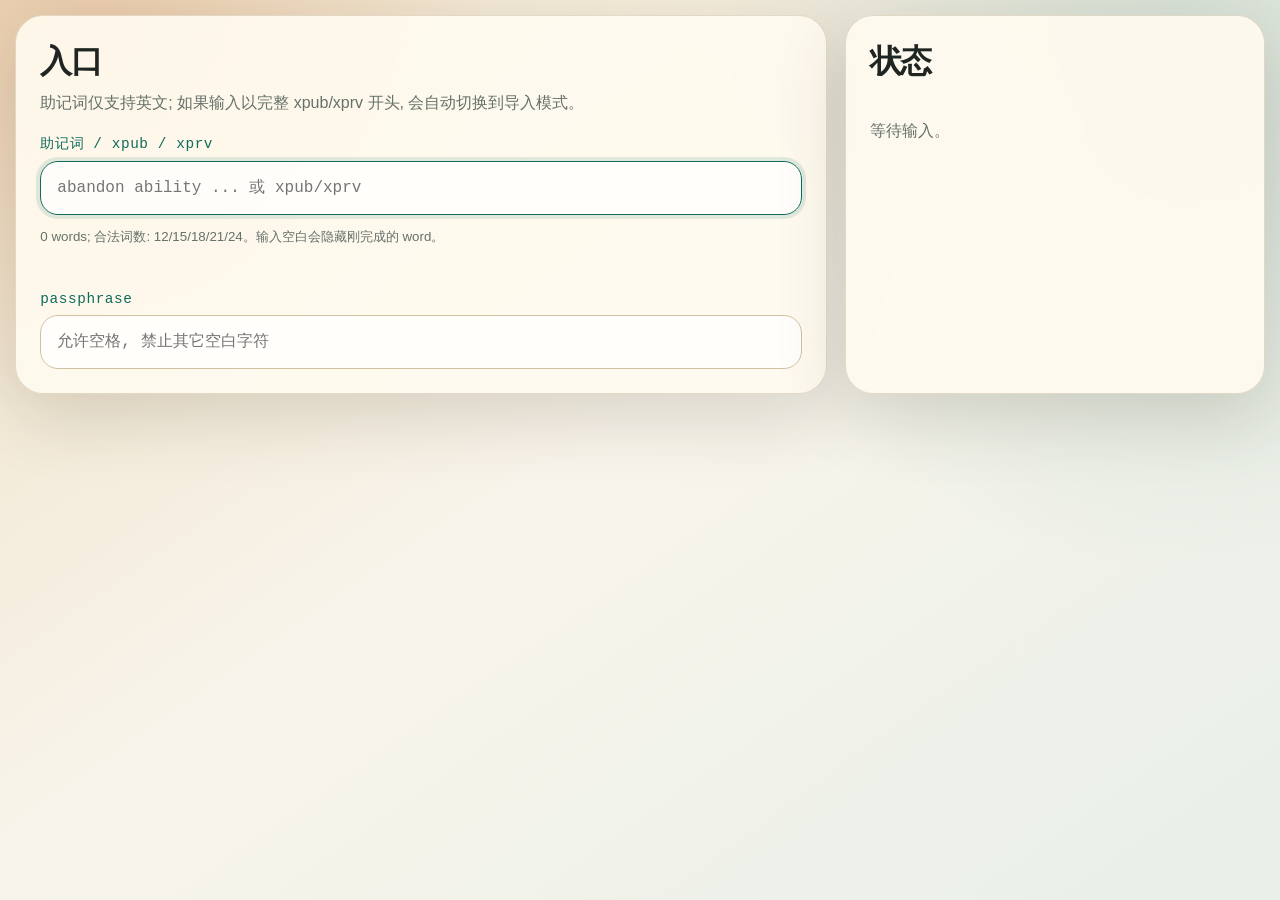
==== apps/bip44/index.html @ e31479e9 "Hide fixed address index input * apps/bip44/index.html (address-index-entry): Add an anchor for the " ====
<!doctype html>
<html lang="zh-Hans">
<head>
    <meta charset="utf-8">
    <meta name="viewport" content="width=device-width, initial-scale=1">
    <title>BIP 44 Wallet</title>
    <link rel="stylesheet" href="./styles.css">
</head>
<body>
    <main class="app-shell">
        <div class="top-panels">
            <section class="panel input-panel" aria-labelledby="input-heading">
                <div class="section-head">
                    <div>
                        <h2 id="input-heading">入口</h2>
                        <p>助记词仅支持英文; 如果输入以完整 xpub/xprv 开头, 会自动切换到导入模式。</p>
                    </div>
                </div>

                <label class="field">
                    <span>助记词 / xpub / xprv</span>
                    <div class="textarea-wrap">
                        <textarea id="root-input" rows="1" spellcheck="false" autocomplete="off" autocapitalize="off" placeholder="abandon ability ... 或 xpub/xprv"></textarea>
                        <div id="root-input-overlay" class="textarea-overlay" aria-hidden="true"></div>
                    </div>
                    <small id="root-help">输入空白会隐藏刚完成的 word; 追加一个空格可隐藏最后一个 word。</small>
                    <small id="root-error" class="error" role="alert"></small>
                </label>

                <label id="passphrase-wrap" class="field compact-field">
                    <span>passphrase</span>
                    <textarea id="passphrase-input" rows="1" spellcheck="false" autocomplete="off" autocapitalize="off" placeholder="允许空格, 禁止其它空白字符"></textarea>
                </label>
            </section>

            <section class="panel status-panel" aria-labelledby="status-heading">
                <div class="section-head">
                    <div>
                        <h2 id="status-heading">状态</h2>
                        <p id="status-error" class="error" role="alert"></p>
                        <p id="status-line">等待输入。</p>
                    </div>
                </div>
                <div id="root-info" class="info-grid"></div>
            </section>
        </div>

        <section class="panel path-panel" aria-labelledby="path-heading" data-gated-panel hidden>
            <div class="section-head">
                <div>
                    <h2 id="path-heading">Path 选择</h2>
                    <p id="path-summary" class="path-summary">m/44'/0'/0'/0/{address_index}</p>
                </div>
            </div>

            <div class="path-grid">
                <div class="path-card" data-path-card="purpose">
                    <div>
                        <span class="path-label">purpose'</span>
                        <strong>44'</strong>
                    </div>
                    <div class="kind-picks" data-kind-group="purpose"></div>
                </div>

                <div class="path-card" data-path-card="coin">
                    <div class="field inline-field">
                        <span id="coin-type-label">coin_type'</span>
                        <select id="coin-type" aria-labelledby="coin-type-label"></select>
                    </div>
                    <div class="kind-picks" data-kind-group="coin"></div>
                </div>

                <div class="path-card" data-path-card="account">
                    <div class="field inline-field account-field">
                        <span id="account-input-label">account'</span>
                        <span class="suffix-input">
                            <input id="account-input" type="text" inputmode="numeric" value="0" size="1" aria-labelledby="account-input-label">
                            <b>H</b>
                        </span>
                    </div>
                    <small id="account-error" class="error"></small>
                    <div class="kind-picks" data-kind-group="account"></div>
                </div>

                <div class="path-card" data-path-card="change">
                    <div class="switch-row">
                        <span class="path-label">change</span>
                        <button id="change-switch" class="switch" type="button" aria-pressed="false" aria-describedby="change-note">
                            <span class="switch-number" aria-hidden="true">0</span>
                            <span class="switch-thumb" aria-hidden="true"></span>
                        </button>
                    </div>
                    <p id="change-note" class="path-note">外部地址（收款）</p>
                    <div class="kind-picks" data-kind-group="change"></div>
                </div>

                <div class="path-card address-card" data-path-card="address">
                    <div class="field inline-field">
                        <span id="address-index-label">address_index</span>
                        <div id="address-index-entry" class="address-entry">
                            <input id="address-index-input" type="text" inputmode="numeric" enterkeyhint="done" value="0" aria-labelledby="address-index-label">
                            <button id="address-index-add" class="ghost-button address-add-button" type="button">添加</button>
                        </div>
                    </div>
                    <div id="address-index-list" class="chip-list"></div>
                    <small id="address-error" class="error"></small>
                    <div class="kind-picks" data-kind-group="address"></div>
                </div>

            </div>
        </section>

        <section class="panel output-panel" id="output-panel" aria-labelledby="output-heading" data-gated-panel hidden>
            <div class="section-head">
                <div>
                    <h2 id="output-heading">生成结果</h2>
                    <p>xprv 和 k 默认隐藏, 可在每条结果里切换显示或隐藏。</p>
                </div>
            </div>
            <div id="outputs" class="outputs empty">有效输入出现后会在这里显示。</div>
        </section>
    </main>

    <script type="module" src="./app.js"></script>
</body>
</html>
---- apps/bip44/styles.css ----
:root {
    --bg: #f3eddf;
    --ink: #1f2522;
    --muted: #66716a;
    --panel: rgba(255, 251, 240, 0.9);
    --panel-strong: #fff8e7;
    --line: #d1c1a3;
    --accent: #0f6b5c;
    --accent-2: #d06b35;
    --danger: #b42318;
    --danger-bg: #ffe8e3;
    --shadow: 0 22px 70px rgba(58, 42, 19, 0.16);
    --mono: ui-monospace, SFMono-Regular, Menlo, Consolas, "Liberation Mono", monospace;
    --sans: Avenir Next, Trebuchet MS, Verdana, sans-serif;
}

* {
    box-sizing: border-box;
}

[hidden] {
    display: none !important;
}

html {
    min-height: 100%;
    background:
        radial-gradient(circle at 8% 4%, rgba(208, 107, 53, 0.2), transparent 24rem),
        radial-gradient(circle at 92% 10%, rgba(15, 107, 92, 0.16), transparent 30rem),
        linear-gradient(145deg, #efe1c6, #f8f4eb 48%, #e8f0e9);
}

body {
    margin: 0;
    min-height: 100vh;
    color: var(--ink);
    font-family: var(--sans);
}

button,
input,
select,
textarea {
    font: inherit;
}

button {
    cursor: pointer;
}

.app-shell {
    width: calc(100% - clamp(18px, 2.4vw, 32px));
    margin: 0 auto;
    padding-block: calc(clamp(18px, 2.4vw, 32px) / 2);
}

.panel {
    background: var(--panel);
    border: 1px solid rgba(126, 102, 58, 0.22);
    border-radius: 28px;
    box-shadow: var(--shadow);
    backdrop-filter: blur(12px);
    padding: 24px;
    margin-bottom: 18px;
}

.top-panels {
    display: grid;
    grid-template-columns: minmax(0, 1fr) minmax(320px, var(--status-panel-width, 420px));
    gap: 18px;
    align-items: stretch;
    margin-bottom: 18px;
}

.top-panels > .panel {
    height: 100%;
    margin-bottom: 0;
}

.status-panel {
    --status-columns: 2;
    display: flex;
    flex-direction: column;
    min-width: 0;
}

h1,
h2,
p {
    margin-top: 0;
}

h1 {
    font-size: clamp(3.4rem, 10vw, 7rem);
    line-height: 0.88;
    margin-bottom: 18px;
    letter-spacing: -0.08em;
}

h2 {
    margin-bottom: 6px;
    font-size: clamp(1.4rem, 3vw, 2rem);
    letter-spacing: -0.04em;
}

.section-head {
    display: flex;
    justify-content: space-between;
    gap: 18px;
    align-items: flex-start;
    margin-bottom: 18px;
}

.section-head p {
    margin-bottom: 0;
    color: var(--muted);
    line-height: 1.6;
}

.section-head .error {
    margin-bottom: 6px;
}

.path-summary {
    font-family: var(--mono);
    overflow-wrap: normal;
    word-break: normal;
}

.path-separator {
    display: inline-block;
    margin-inline: 0.35ch;
}

.path-segment,
.path-address-token {
    white-space: nowrap;
}

.path-uncertain {
    text-decoration: underline;
    text-underline-offset: 3px;
}

.field {
    display: grid;
    gap: 8px;
}

.field > span,
.path-label {
    color: var(--accent);
    font-family: var(--mono);
    font-size: 0.9rem;
    letter-spacing: 0.04em;
}

.field > label {
    color: var(--accent);
    font-family: var(--mono);
    font-size: 0.9rem;
    letter-spacing: 0.04em;
}

textarea,
input,
select {
    width: 100%;
    border: 1px solid var(--line);
    border-radius: 18px;
    background: rgba(255, 255, 255, 0.72);
    color: var(--ink);
    outline: none;
    padding: 14px 16px;
}

textarea:focus,
input:focus,
select:focus {
    border-color: var(--accent);
    box-shadow: 0 0 0 4px rgba(15, 107, 92, 0.12);
}

.textarea-wrap {
    position: relative;
}

.textarea-overlay {
    position: absolute;
    inset: 0;
    padding: 14px 16px;
    border: 1px solid transparent;
    font: inherit;
    font-family: var(--mono);
    line-height: 1.6;
    white-space: break-spaces;
    word-break: break-all;
    color: transparent;
    pointer-events: none;
    overflow: hidden;
}

.textarea-overlay .xkey-pipe {
    color: var(--line);
}

textarea {
    min-height: 72px;
    font-family: var(--mono);
    line-height: 1.6;
}

#root-input,
#passphrase-input {
    min-height: calc(1em * 1.6 + 28px);
    overflow-x: hidden;
    overflow-y: hidden;
    white-space: break-spaces;
    word-break: break-all;
    resize: none;
}

small {
    color: var(--muted);
    line-height: 1.5;
}

.error {
    min-height: 1.35em;
    color: var(--danger);
    font-weight: 700;
}

#root-error.compact-gap:empty {
    display: none;
}

.compact-field {
    margin-top: 18px;
}

.hidden {
    display: none;
}

.path-grid {
    display: grid;
    grid-template-columns: repeat(3, minmax(0, 1fr));
    gap: 14px;
    align-items: stretch;
}

@media (min-width: 861px) {
    .path-grid > .address-card:last-child:nth-child(3n + 1) {
        grid-column: 1 / -1;
    }

    .path-grid > .address-card:last-child:nth-child(3n + 2) {
        grid-column: span 2;
    }
}

.path-card[hidden] {
    display: none;
}

.path-card {
    min-height: 112px;
    display: flex;
    flex-direction: column;
    justify-content: space-between;
    gap: 8px;
    padding: 12px 14px;
    border: 1px solid rgba(126, 102, 58, 0.22);
    border-radius: 24px;
    background: rgba(255, 255, 255, 0.48);
    transition: border-color 160ms ease, box-shadow 160ms ease, background 160ms ease, transform 160ms ease;
}

.path-card.compact {
    min-height: auto;
}

.path-card.selected {
    border-color: rgba(15, 107, 92, 0.56);
    background: linear-gradient(135deg, rgba(15, 107, 92, 0.18), rgba(255, 255, 255, 0.72));
    box-shadow: inset 0 0 0 1px rgba(15, 107, 92, 0.14), 0 18px 40px rgba(15, 107, 92, 0.08);
}

@media (hover: hover) {
    .path-card:not(.locked):is(:hover, .pointer-hover) {
        transform: translateY(-6px);
    }
}

.path-card.locked {
    background: linear-gradient(135deg, rgba(15, 107, 92, 0.12), rgba(255, 255, 255, 0.46));
    box-shadow: none;
    cursor: default;
}

.path-card button:disabled {
    cursor: default;
}

.path-card.locked.selected {
    background: linear-gradient(135deg, rgba(15, 107, 92, 0.22), rgba(255, 255, 255, 0.72));
}

.path-card strong {
    display: block;
    margin-top: 6px;
    font-size: 1.2rem;
}

.inline-field {
    gap: 4px;
}

.inline-field input,
.inline-field select {
    min-height: 40px;
    padding: 7px 11px;
}

.suffix-input {
    display: flex;
    align-items: center;
    gap: 6px;
}

.suffix-input input {
    width: max(72px, calc(var(--chars, 1) * 1ch + 42px));
}

.suffix-input b {
    color: var(--accent-2);
    font-family: var(--mono);
}

.checkline {
    display: flex;
    align-items: center;
    gap: 6px;
    color: var(--muted);
}

.checkline[hidden] {
    display: none;
}

.checkline input {
    width: auto;
    accent-color: var(--accent);
}

.kind-picks {
    display: flex;
    flex-wrap: wrap;
    gap: 6px;
}

.kind-picks[hidden] {
    display: none;
}

.kind-picks .checkline {
    padding: 5px 9px;
    border-radius: 999px;
    background: rgba(20, 59, 53, 0.07);
    cursor: pointer;
}

.kind-picks .checkline input {
    cursor: pointer;
}

.kind-picks .checkline.disabled,
.kind-picks .checkline.disabled input {
    opacity: 0.45;
    cursor: default;
}

.switch-row {
    display: flex;
    justify-content: space-between;
    align-items: center;
    gap: 10px;
}

.switch {
    width: 78px;
    height: 36px;
    position: relative;
    display: flex;
    align-items: center;
    justify-content: center;
    padding: 3px 8px 3px 36px;
    border: 0;
    border-radius: 999px;
    background: #d6c7a8;
    transition: background 160ms ease, padding 160ms ease;
}

.switch-number {
    position: relative;
    z-index: 1;
    width: 100%;
    text-align: center;
    color: rgba(20, 59, 53, 0.72);
    font: 700 0.95rem/1 var(--mono);
    transition: color 160ms ease;
}

.switch-thumb {
    position: absolute;
    inset: 3px auto 3px 3px;
    width: 30px;
    height: 30px;
    border-radius: 50%;
    background: #fff8e8;
    transition: transform 160ms ease, background 160ms ease;
}

.switch[aria-pressed="true"] {
    padding: 3px 36px 3px 8px;
    background: var(--accent);
}

.switch[aria-pressed="true"] .switch-thumb {
    transform: translateX(42px);
}

.switch[aria-pressed="true"] .switch-number {
    color: rgba(255, 248, 232, 0.88);
}

.path-note {
    color: var(--muted);
    line-height: 1.35;
    margin-bottom: 0;
}

.chip-list {
    display: flex;
    flex-wrap: wrap;
    gap: 6px;
    min-height: 24px;
    align-content: flex-start;
}

.address-entry {
    display: flex;
    gap: 8px;
    align-items: center;
}

.address-entry input {
    min-width: 0;
    flex: 1 1 auto;
}

.address-add-button {
    display: none;
    flex: none;
    min-height: 40px;
    white-space: nowrap;
}

.chip {
    display: inline-flex;
    align-items: center;
    gap: 6px;
    padding: 6px 9px;
    border-radius: 999px;
    background: #143b35;
    color: #fff7e8;
    font-family: var(--mono);
}

.path-card .error {
    min-height: 1.1em;
}

.chip button {
    border: 0;
    background: transparent;
    color: inherit;
    padding: 0;
    font-weight: 800;
}

.ghost-button {
    border: 1px solid rgba(15, 107, 92, 0.32);
    border-radius: 999px;
    background: transparent;
    color: var(--accent);
    padding: 10px 15px;
    font-weight: 700;
}

.ghost-button:hover {
    background: rgba(15, 107, 92, 0.08);
}

.info-grid {
    display: grid;
    grid-template-columns: repeat(var(--status-columns), minmax(0, 1fr));
    gap: 10px;
    flex: 1;
    min-height: 0;
    align-content: stretch;
}

.info-item {
    padding: 14px;
    border-radius: 18px;
    background: rgba(255, 255, 255, 0.48);
    overflow-wrap: anywhere;
}

.info-item-label {
    display: block;
    margin-bottom: 6px;
    color: var(--muted);
    font-size: 0.86rem;
}

.info-item strong {
    font-family: var(--mono);
}

.info-description {
    display: grid;
    gap: 4px;
    margin-top: 10px;
    color: var(--muted);
    font-size: 0.92rem;
    line-height: 1.5;
}

.identifier-fingerprint {
    color: var(--accent-2);
}

.outputs {
    display: grid;
    gap: 14px;
}

.outputs.empty {
    color: var(--muted);
    min-height: 80px;
    display: grid;
    place-items: center;
    border: 1px dashed var(--line);
    border-radius: 22px;
}

.output-card {
    padding: 18px;
    border: 1px solid rgba(126, 102, 58, 0.24);
    border-radius: 24px;
    background: rgba(255, 255, 255, 0.58);
}

.output-top {
    display: flex;
    justify-content: space-between;
    gap: 12px;
    align-items: flex-start;
    margin-bottom: 14px;
}

.output-top h3 {
    margin: 0 0 4px;
    font-size: 1.25rem;
}

.output-top > div {
    min-width: 0;
    flex: 1;
}

.output-meta {
    display: grid;
    grid-template-columns: minmax(0, 1fr) auto;
    gap: 16px;
    align-items: baseline;
    color: var(--muted);
    font-size: 0.9rem;
    width: 100%;
}

.output-top p {
    margin: 0;
    font-family: var(--mono);
    overflow-wrap: anywhere;
}

.output-note {
    text-align: right;
}

.output-note-highlight {
    color: var(--accent-2);
    font-weight: 800;
}

.output-fields {
    display: grid;
    gap: 10px;
}

.output-row {
    display: grid;
    grid-template-columns: 70px 1fr auto;
    gap: 10px;
    align-items: start;
}

.output-row label {
    color: var(--accent);
    font-family: var(--mono);
    padding-top: 8px;
}

.secret,
.value-box {
    min-width: 0;
    padding: 10px 12px;
    border-radius: 14px;
    background: rgba(20, 59, 53, 0.07);
    font-family: var(--mono);
    overflow-wrap: anywhere;
    line-height: 1.55;
}

.tiny-button {
    border: 0;
    border-radius: 12px;
    background: #143b35;
    color: #fff7e8;
    padding: 9px 10px;
    font-size: 0.9rem;
}

@keyframes oc-enter {
    from {
        opacity: 0;
        transform: translateY(10px) scale(0.98);
    }
}

@keyframes oc-exit {
    to {
        opacity: 0;
        transform: translateY(-10px) scale(0.98);
    }
}

::view-transition-old(root),
::view-transition-new(root) {
    animation: none;
    mix-blend-mode: normal;
}

::view-transition-group(*) {
    animation-duration: 320ms;
    animation-timing-function: cubic-bezier(0.2, 0.8, 0.2, 1);
}

::view-transition-new(*):only-child {
    animation: oc-enter 280ms cubic-bezier(0.2, 0.8, 0.2, 1);
}

::view-transition-old(*):only-child {
    animation: oc-exit 240ms cubic-bezier(0.4, 0, 0.6, 1);
}

@media (prefers-reduced-motion: reduce) {
    ::view-transition-group(*),
    ::view-transition-new(*),
    ::view-transition-old(*) {
        animation: none;
    }
}

@media (max-width: 980px) {
    .top-panels {
        grid-template-columns: 1fr;
    }
}

@media (max-width: 860px) {
    .path-grid,
    .info-grid {
        grid-template-columns: 1fr;
    }

    .path-grid {
        align-items: start;
    }

    .section-head,
    .output-top {
        flex-direction: column;
    }

    .path-card {
        min-height: auto;
    }

    .output-row {
        grid-template-columns: 1fr;
    }

    .output-row label {
        padding-top: 0;
    }
}

@media (max-width: 520px) {
    .app-shell {
        width: calc(100% - 18px);
        padding-block: 9px;
    }

    .panel {
        border-radius: 20px;
        padding: 16px;
    }

    h1 {
        font-size: 3.2rem;
    }

    .address-entry {
        flex-direction: column;
        align-items: stretch;
    }

    .address-add-button {
        display: block;
        width: 100%;
    }

}
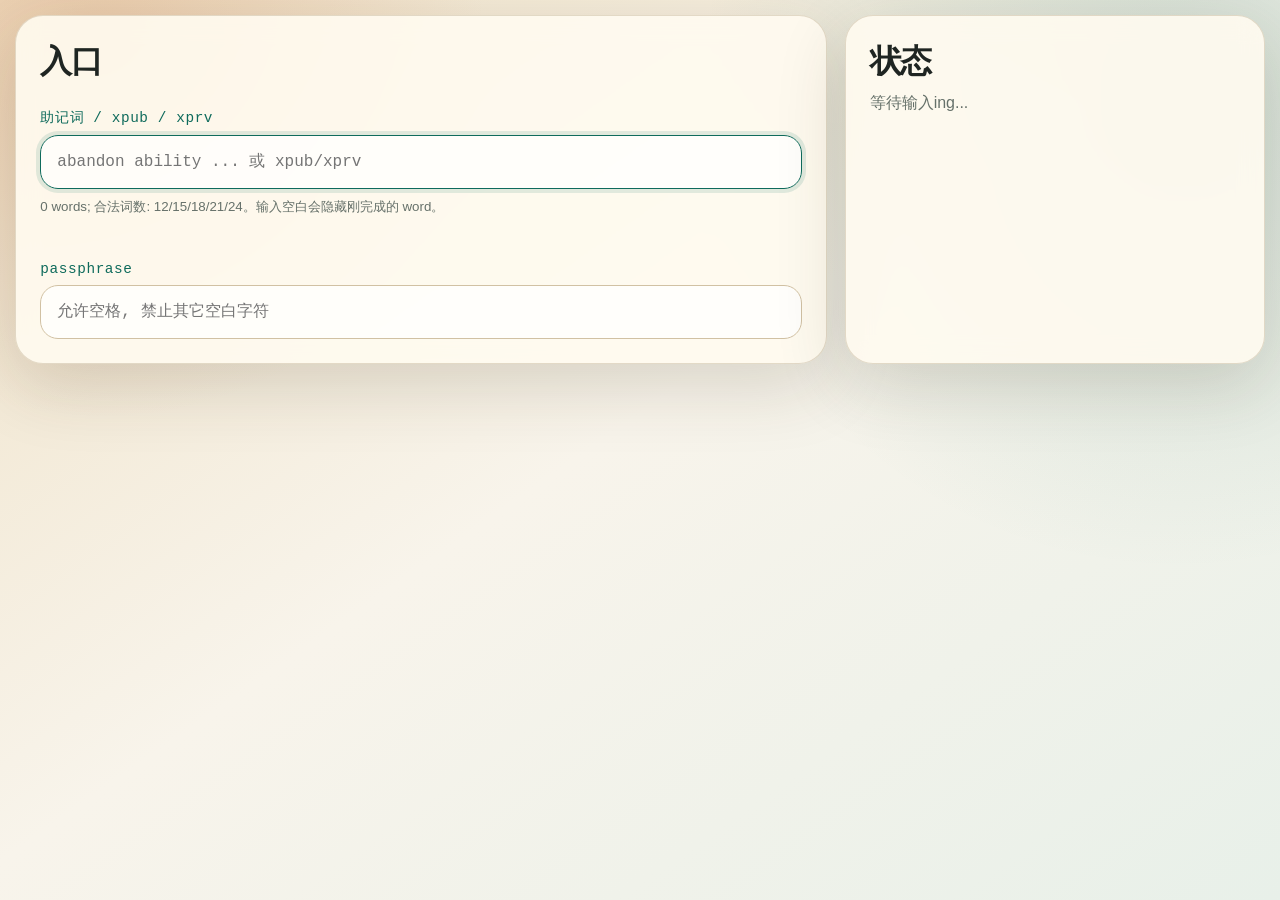
==== commit 9e031335: "Simplify BIP44 entry status * apps/bip44/app.js: Replace the serialized-key pipe marker with a chara" ====
--- a/apps/bip44/index.html
+++ b/apps/bip44/index.html
@@ -13,16 +13,12 @@
                 <div class="section-head">
                     <div>
                         <h2 id="input-heading">入口</h2>
-                        <p>助记词仅支持英文; 如果输入以完整 xpub/xprv 开头, 会自动切换到导入模式。</p>
                     </div>
                 </div>
 
                 <label class="field">
                     <span>助记词 / xpub / xprv</span>
-                    <div class="textarea-wrap">
-                        <textarea id="root-input" rows="1" spellcheck="false" autocomplete="off" autocapitalize="off" placeholder="abandon ability ... 或 xpub/xprv"></textarea>
-                        <div id="root-input-overlay" class="textarea-overlay" aria-hidden="true"></div>
-                    </div>
+                    <textarea id="root-input" rows="1" spellcheck="false" autocomplete="off" autocapitalize="off" placeholder="abandon ability ... 或 xpub/xprv"></textarea>
                     <small id="root-help">输入空白会隐藏刚完成的 word; 追加一个空格可隐藏最后一个 word。</small>
                     <small id="root-error" class="error" role="alert"></small>
                 </label>
@@ -37,8 +33,8 @@
                 <div class="section-head">
                     <div>
                         <h2 id="status-heading">状态</h2>
-                        <p id="status-error" class="error" role="alert"></p>
-                        <p id="status-line">等待输入。</p>
+                        <p id="status-error" class="error" role="alert" hidden></p>
+                        <p id="status-line">等待输入ing...</p>
                     </div>
                 </div>
                 <div id="root-info" class="info-grid"></div>
--- a/apps/bip44/styles.css
+++ b/apps/bip44/styles.css
@@ -181,29 +181,6 @@
     box-shadow: 0 0 0 4px rgba(15, 107, 92, 0.12);
 }
 
-.textarea-wrap {
-    position: relative;
-}
-
-.textarea-overlay {
-    position: absolute;
-    inset: 0;
-    padding: 14px 16px;
-    border: 1px solid transparent;
-    font: inherit;
-    font-family: var(--mono);
-    line-height: 1.6;
-    white-space: break-spaces;
-    word-break: break-all;
-    color: transparent;
-    pointer-events: none;
-    overflow: hidden;
-}
-
-.textarea-overlay .xkey-pipe {
-    color: var(--line);
-}
-
 textarea {
     min-height: 72px;
     font-family: var(--mono);
@@ -231,10 +208,6 @@
     font-weight: 700;
 }
 
-#root-error.compact-gap:empty {
-    display: none;
-}
-
 .compact-field {
     margin-top: 18px;
 }
@@ -519,6 +492,12 @@
     overflow-wrap: anywhere;
 }
 
+@media (max-width: 980px) {
+    .info-item.empty-value {
+        display: none;
+    }
+}
+
 .info-item-label {
     display: block;
     margin-bottom: 6px;
@@ -690,6 +669,10 @@
     .top-panels {
         grid-template-columns: 1fr;
     }
+
+    .status-panel.pending-entry {
+        display: none;
+    }
 }
 
 @media (max-width: 860px) {
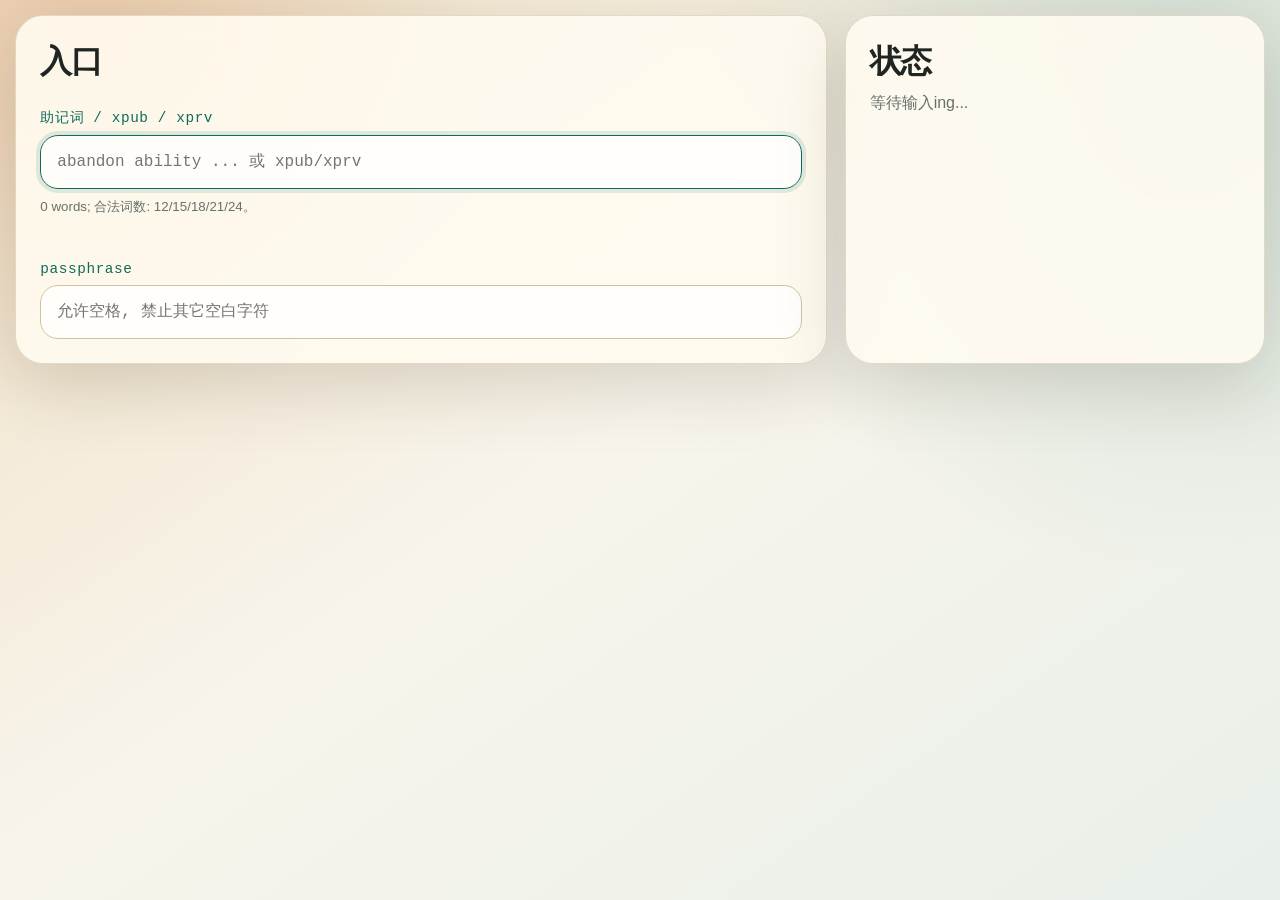
==== commit 66122b40: ";" ====
--- a/apps/bip44/index.html
+++ b/apps/bip44/index.html
@@ -110,7 +110,6 @@
             <div class="section-head">
                 <div>
                     <h2 id="output-heading">生成结果</h2>
-                    <p>xprv 和 k 默认隐藏, 可在每条结果里切换显示或隐藏。</p>
                 </div>
             </div>
             <div id="outputs" class="outputs empty">有效输入出现后会在这里显示。</div>
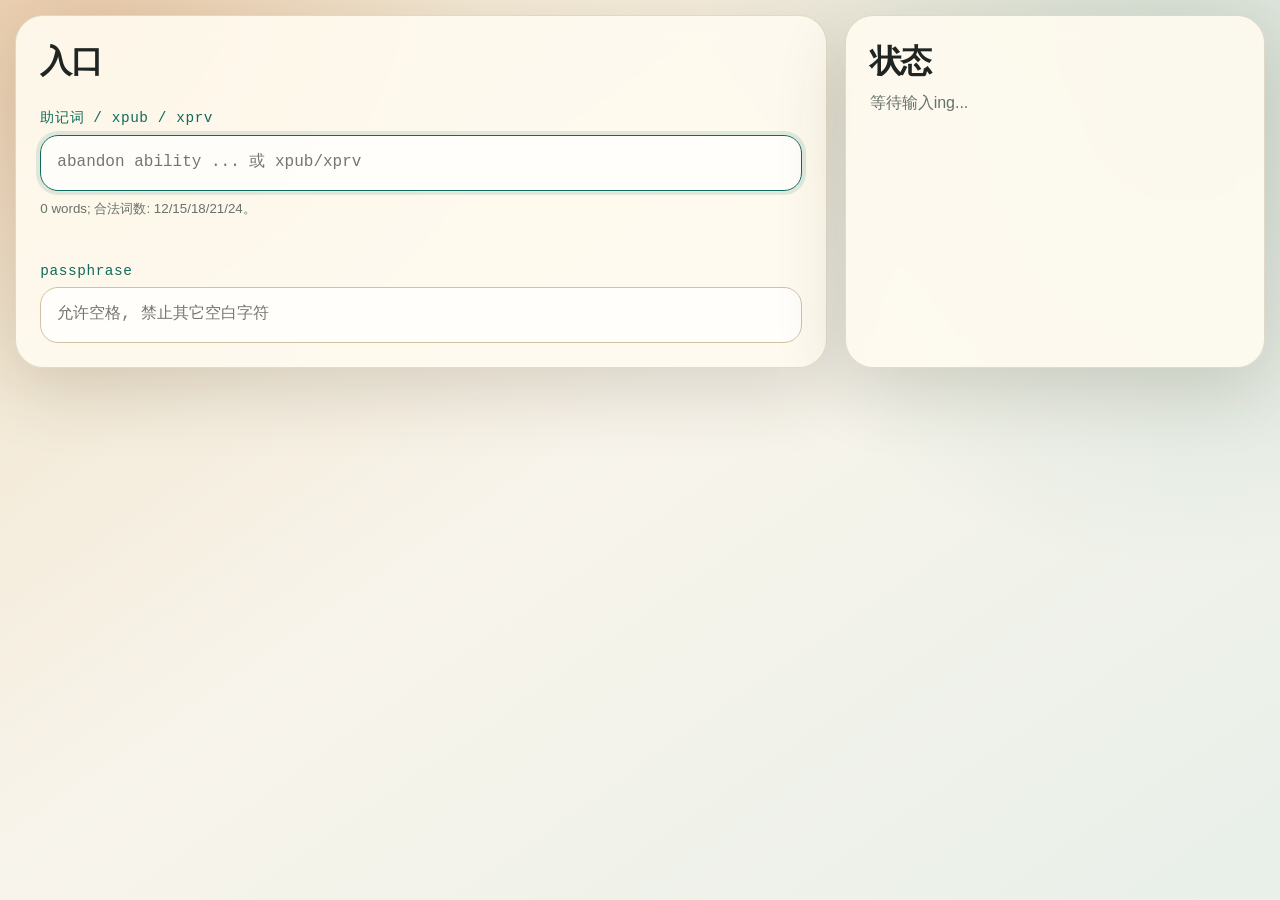
==== commit 6f5a01c0: "Prevent mobile zoom on path inputs Limit field label styling to explicit label elements so the accou" ====
--- a/apps/bip44/index.html
+++ b/apps/bip44/index.html
@@ -17,14 +17,14 @@
                 </div>
 
                 <label class="field">
-                    <span>助记词 / xpub / xprv</span>
+                    <span class="field-label">助记词 / xpub / xprv</span>
                     <textarea id="root-input" rows="1" spellcheck="false" autocomplete="off" autocapitalize="off" placeholder="abandon ability ... 或 xpub/xprv"></textarea>
                     <small id="root-help">输入空白会隐藏刚完成的 word; 追加一个空格可隐藏最后一个 word。</small>
                     <small id="root-error" class="error" role="alert"></small>
                 </label>
 
                 <label id="passphrase-wrap" class="field compact-field">
-                    <span>passphrase</span>
+                    <span class="field-label">passphrase</span>
                     <textarea id="passphrase-input" rows="1" spellcheck="false" autocomplete="off" autocapitalize="off" placeholder="允许空格, 禁止其它空白字符"></textarea>
                 </label>
             </section>
@@ -60,7 +60,7 @@
 
                 <div class="path-card" data-path-card="coin">
                     <div class="field inline-field">
-                        <span id="coin-type-label">coin_type'</span>
+                        <span id="coin-type-label" class="field-label">coin_type'</span>
                         <select id="coin-type" aria-labelledby="coin-type-label"></select>
                     </div>
                     <div class="kind-picks" data-kind-group="coin"></div>
@@ -68,13 +68,12 @@
 
                 <div class="path-card" data-path-card="account">
                     <div class="field inline-field account-field">
-                        <span id="account-input-label">account'</span>
+                        <span id="account-input-label" class="field-label">account'</span>
                         <span class="suffix-input">
                             <input id="account-input" type="text" inputmode="numeric" value="0" size="1" aria-labelledby="account-input-label">
                             <b>H</b>
                         </span>
                     </div>
-                    <small id="account-error" class="error"></small>
                     <div class="kind-picks" data-kind-group="account"></div>
                 </div>
 
@@ -92,14 +91,13 @@
 
                 <div class="path-card address-card" data-path-card="address">
                     <div class="field inline-field">
-                        <span id="address-index-label">address_index</span>
+                        <span id="address-index-label" class="field-label">address_index</span>
                         <div id="address-index-entry" class="address-entry">
                             <input id="address-index-input" type="text" inputmode="numeric" enterkeyhint="done" value="0" aria-labelledby="address-index-label">
                             <button id="address-index-add" class="ghost-button address-add-button" type="button">添加</button>
                         </div>
                     </div>
                     <div id="address-index-list" class="chip-list"></div>
-                    <small id="address-error" class="error"></small>
                     <div class="kind-picks" data-kind-group="address"></div>
                 </div>
 
@@ -112,7 +110,7 @@
                     <h2 id="output-heading">生成结果</h2>
                 </div>
             </div>
-            <div id="outputs" class="outputs empty">有效输入出现后会在这里显示。</div>
+            <div id="outputs" class="outputs"></div>
         </section>
     </main>
 
--- a/apps/bip44/styles.css
+++ b/apps/bip44/styles.css
@@ -147,7 +147,7 @@
     gap: 8px;
 }
 
-.field > span,
+.field-label,
 .path-label {
     color: var(--accent);
     font-family: var(--mono);
@@ -241,7 +241,7 @@
     min-height: 112px;
     display: flex;
     flex-direction: column;
-    justify-content: space-between;
+    justify-content: flex-start;
     gap: 8px;
     padding: 12px 14px;
     border: 1px solid rgba(126, 102, 58, 0.22);
@@ -331,6 +331,7 @@
     display: flex;
     flex-wrap: wrap;
     gap: 6px;
+    margin-top: auto;
 }
 
 .kind-picks[hidden] {
@@ -451,10 +452,6 @@
     font-family: var(--mono);
 }
 
-.path-card .error {
-    min-height: 1.1em;
-}
-
 .chip button {
     border: 0;
     background: transparent;
@@ -719,13 +716,13 @@
     }
 
     .address-entry {
-        flex-direction: column;
-        align-items: stretch;
+        flex-direction: row;
+        align-items: center;
     }
 
     .address-add-button {
         display: block;
-        width: 100%;
-    }
-
-}
+        width: auto;
+    }
+
+}
